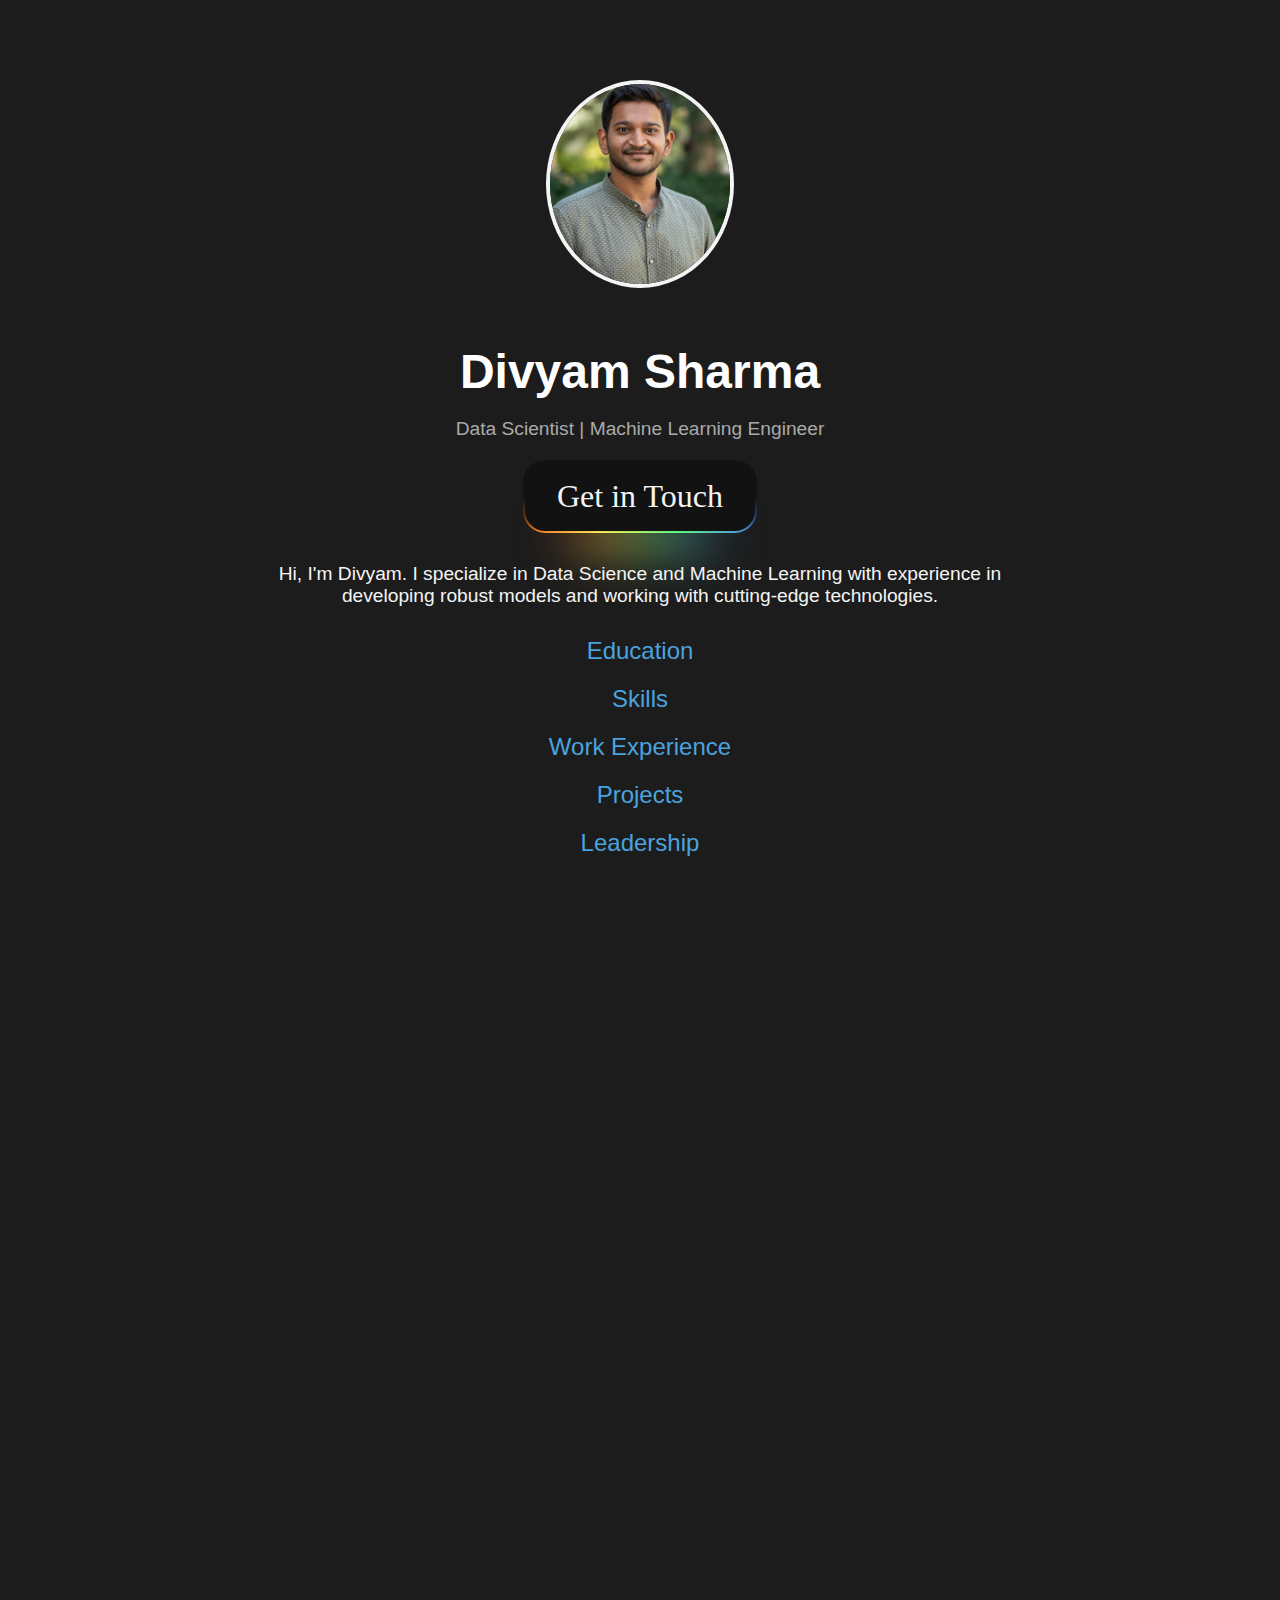
==== index.html @ eefd38b8 "Website Version 1" ====
<!DOCTYPE html>
<html lang="en">
<head>
    <meta charset="UTF-8">
    <meta name="viewport" content="width=device-width, initial-scale=1.0">
    <title>Divyam Sharma - Portfolio</title>
    <link rel="stylesheet" href="styles.css">
</head>
<body>
    <div class="container">
        <!-- Centered Initial Content -->
        <section id="intro" class="intro-section">
            <header>
                <!-- Thumbnail Image -->
                <img src="Divyam.jpg" alt="Divyam Sharma" class="thumbnail">
                <h1>Divyam Sharma</h1>
                <p class="subtitle">Data Scientist | Machine Learning Engineer</p>
            </header>
            <button>Get in Touch</button>
            <main>
                
                <section class="introduction">
                    <p>Hi, I'm Divyam. I specialize in Data Science and Machine Learning with experience in developing robust models and working with cutting-edge technologies.</p>
                </section>

                <section class="links">
                    <ul>
                        <li><a href="#education">Education</a></li>
                        <li><a href="#skills">Skills</a></li>
                        <li><a href="#experience">Work Experience</a></li>
                        <li><a href="#projects">Projects</a></li>
                        <li><a href="#leadership">Leadership</a></li>
                    </ul>
                </section>
            </main>
        </section>

        <!-- CV Sections -->
        <section id="education" class="cv-section">
            <h2>Education</h2>
            <div class="cv-item">
                <h3>University of Michigan – Ann Arbor</h3>
                <p>M.S. in Data Science (GPA: 3.826) | Aug 2023 – Dec 2024</p>
                <p>Relevant Courses: Natural Language Processing, Applied Machine Learning, Discrete Mathematics, Data Structures and Algorithms, Statistical Modeling, etc.</p>
            </div>
            <div class="cv-item">
                <h3>Birla Institute of Technology & Science, Pilani</h3>
                <p>B.E. in Electrical and Electronics Engineering, Minor in Data Science (GPA: 8.59/10) | Jul 2017 - Jun 2021</p>
                <p>Relevant Courses: Data Mining, Neural Networks and Fuzzy Logic, Probability and Statistics, Optimization, etc.</p>
            </div>
        </section>

        <section id="skills" class="cv-section">
            <h2>Skills</h2>
            <div class="cv-item">
                <h3>Libraries & Frameworks</h3>
                <p>NumPy, Pandas, PyTorch, Matplotlib, Seaborn, Scikit-learn, TensorFlow, Flask, NLTK, etc.</p>
            </div>
            <div class="cv-item">
                <h3>Tools & Technologies</h3>
                <p>Tableau, PowerBI, Hive, Hadoop, PySpark, AWS SAM, GCP, Git, Heroku, etc.</p>
            </div>
            <div class="cv-item">
                <h3>Languages</h3>
                <p>Python, R, Java, C/C++, SQL, MongoDB, HTML, CSS, PHP</p>
            </div>
        </section>

        <section id="experience" class="cv-section">
            <h2>Work Experience</h2>
            <div class="cv-item">
                <h3>Plentify, Cape Town, South Africa</h3>
                <p>Machine Learning Engineer Intern | May 2024 – Jul 2024</p>
                <p>Implemented a RAG Bot for Chat Summarization, developed XGBoost Model for Water Flow detection deployed on AWS using SAM.</p>
            </div>
            <div class="cv-item">
                <h3>Micron Technology, Hyderabad, India</h3>
                <p>Data Scientist | Jul 2021 – Jun 2023</p>
                <p>Designed predictive models, innovated feature selection algorithms, and developed CNN models for semiconductor manufacturing.</p>
            </div>
            <div class="cv-item">
                <h3>Amazon India, Bengaluru, India</h3>
                <p>Software Developer Intern | Jan 2021 – Jun 2021</p>
                <p>Automated UI tests, deployed unit tests, and reduced development effort on UI Testing.</p>
            </div>
        </section>

        <section id="projects" class="cv-section">
            <h2>Projects</h2>
            <div class="cv-item">
                <h3>Deep Learning-Based Demand Forecasting for Retail Products</h3>
                <p>Engineered an LSTM model for demand forecasting, improving forecast accuracy by 21.2%.</p>
            </div>
            <div class="cv-item">
                <h3><a href = "https://huggingface.co/DdIiVvYyAaMm/mamba-370m-story-generation">
                LLM Story Completion Tool for Creative Writing Enhancement</a></h3>
                <p>Developed an LLM-based tool for story-ending generation, finetuning a state-space model achieving significant improvements.</p>
            </div>
            <div class="cv-item">
                <h3>Innovative Prompt Engineering for Zero-shot and One-shot Learning</h3>
                <p>Optimized prompts for text generation, improving classification accuracy by up to 30%.</p>
            </div>
        </section>

        <section id="leadership" class="cv-section">
            <h2>Leadership Experience</h2>
            <div class="cv-item">
                <h3>Graduate Student Instructor – University of Michigan, Ann Arbor</h3>
                <p>Leading lab discussions for the course STATS 206 and holding office hours for doubt-solving and grading.</p>
            </div>
            <div class="cv-item">
                <h3>Internship Coordinator – Placement Unit, BITS Pilani, India</h3>
                <p>Represented as Campus SPOC, onboarded 100+ companies for internships with 23% YoY growth.</p>
            </div>
            <div class="cv-item">
                <h3>Committee Member, Pride+ Allies Global ERG, Micron Technology</h3>
                <p>Led the India chapter, initiating programs to foster diversity and inclusion in the workspace.</p>
            </div>
        </section>
    </div>
    <script src="script.js"></script>
</body>
</html>
---- styles.css ----
body {
    font-family: 'Arial', sans-serif;
    margin: 0;
    padding: 0;
    background-color: #1c1c1c;
    color: #f4f4f4;
    display: flex;
    flex-direction: column;
    align-items: center;
    overflow-y: auto;
}

.container {
    width: 100%;
    max-width: 800px;
    padding: 20px;
}

/* Center the initial content vertically and horizontally */
.intro-section {
    display: flex;
    flex-direction: column;
    justify-content: center;
    align-items: center;
    /* height: 100vh; */
    text-align: center;
    position: relative;
    padding: 60px 20px;
}


/* .intro-section {
    display: flex;
    flex-direction: column;
    justify-content: center;
    align-items: center;
    height: 100vh;
    text-align: center;
    position: relative;
    background: url('Divyam.jpg') no-repeat center center;
    background-size: 150px 150px; 
    background-blend-mode: overlay;
    background-position: center; 
    background-repeat: no-repeat;
} */

.thumbnail {
    width: 180px; /* Adjust size as needed */
    height: 200px;
    border-radius: 50%;
    margin-bottom: 20px; /* Spacing between thumbnail and name */
    object-fit: cover; /* Ensure the image fits the circle */
    border: 4px solid #f4f4f4; /* Optional: Add a border */
}


header h1 {
    font-size: 3rem;
    margin-bottom: 10px;
    color: #ffffff;
}

.subtitle {
    font-size: 1.2rem;
    color: #aaaaaa;
}

main .introduction {
    margin: 30px 0;
    font-size: 1.2rem;
}

.links ul {
    list-style: none;
    padding: 0;
}

.links ul li {
    margin: 20px 0;
}

.links ul li a {
    text-decoration: none;
    color: #4aa3df;
    font-size: 1.5rem;
    transition: color 0.3s ease;
}

.links ul li a:hover {
    color: #80c4ff;
}

/* CV Section Styling */
.cv-section {
    padding: 40px 20px;
    background-color: #282828;
    border-radius: 50px;
    color: #80c4ff;
    opacity: 0;
    transform: translateY(50px);
    transition: opacity 0.6s ease-out, transform 0.6s ease-out;
}

.cv-section.visible {
    opacity: 1;
    transform: translateY(0);
}

.cv-section h2 {
    font-size: 2rem;
    margin-bottom: 20px;
}

.cv-item {
    margin-bottom: 40px;
}

.cv-item h3 {
    font-size: 1.5rem;
    margin-bottom: 10px;
}

.cv-item p, .cv-item ul {
    font-size: 1rem;
    line-height: 1.6;
    color: #aaaaaa;
}

.cv-item ul {
    list-style-type: disc;
    padding-left: 20px;
}

.cv-section a {
    color: #FFD700; /* This is the hex code for a bright yellow */
    text-decoration: none; /* Remove underline if you want a cleaner look */
    transition: color 0.3s ease; /* Smooth transition for hover effect */
}

.cv-section a:hover {
    color: #FFC107; /* Slightly different shade of yellow on hover */
}

/* Ensure smooth scroll */
html {
    scroll-behavior: smooth;
}

@import url('https://fonts.googleapis.com/css?family=Space%20Grotesk:700|Space%20Grotesk:400');

:root {
/*  change this for scaling  */
  --m: 2rem;
  
  --red: #FF6565;
  --pink: #FF64F9;
  --purple: #6B5FFF;
  --blue: #4D8AFF;
  --green: #5BFF89;
  --yellow: #FFEE55;
  --orange: #FF6D1B;
  
}
/* body {
  background-color: #141516;
  display: flex;
  flex-direction: column;
  justify-content: center;
  align-items: center;
  height: 100vh;
  margin: 0;
} */

button {
  border: calc(0.08 * var(--m)) solid transparent;
  position: relative;
  color: #F3F3F3;
  font-family: 'Space Grotesk';
  font-size: var(--m);
  border-radius: calc(0.7 * var(--m));
  padding: calc(0.5 * var(--m)) calc(1 * var(--m));
  display: flex;
  justify-content: center;
  cursor: pointer;
  
  background:linear-gradient(#121213, #121213), linear-gradient(#121213 50%, rgba(18, 18, 19, 0.6) 80%, rgba(18, 18, 19, 0)),  linear-gradient(90deg, var(--orange), var(--yellow), var(--green), var(--blue), var(--purple), var(--pink), var(--red));
  background-origin: border-box;
  background-clip: padding-box, border-box, border-box;
  background-size: 200%;
  animation: animate 2s infinite linear;
}

button::before {
  content: '';
  background: linear-gradient(90deg, var(--orange), var(--yellow), var(--green), var(--blue), var(--purple), var(--pink), var(--red));
  height: 30%;
  width: 60%;
  position: absolute;
  bottom: -20%;
  z-index: -5;
  background-size: 200%;
  animation: animate 2s infinite linear;
  filter: blur(calc(0.8 * var(--m)));
}

button:hover, button:hover::before {
  animation: animate 0.5s infinite linear;
}

@keyframes animate {
  0% {background-position: 0}
  100% {background-position: 200%}
}

@media screen and (max-width: 1000px) {
  :root {
    --m: 2rem;
  }
}
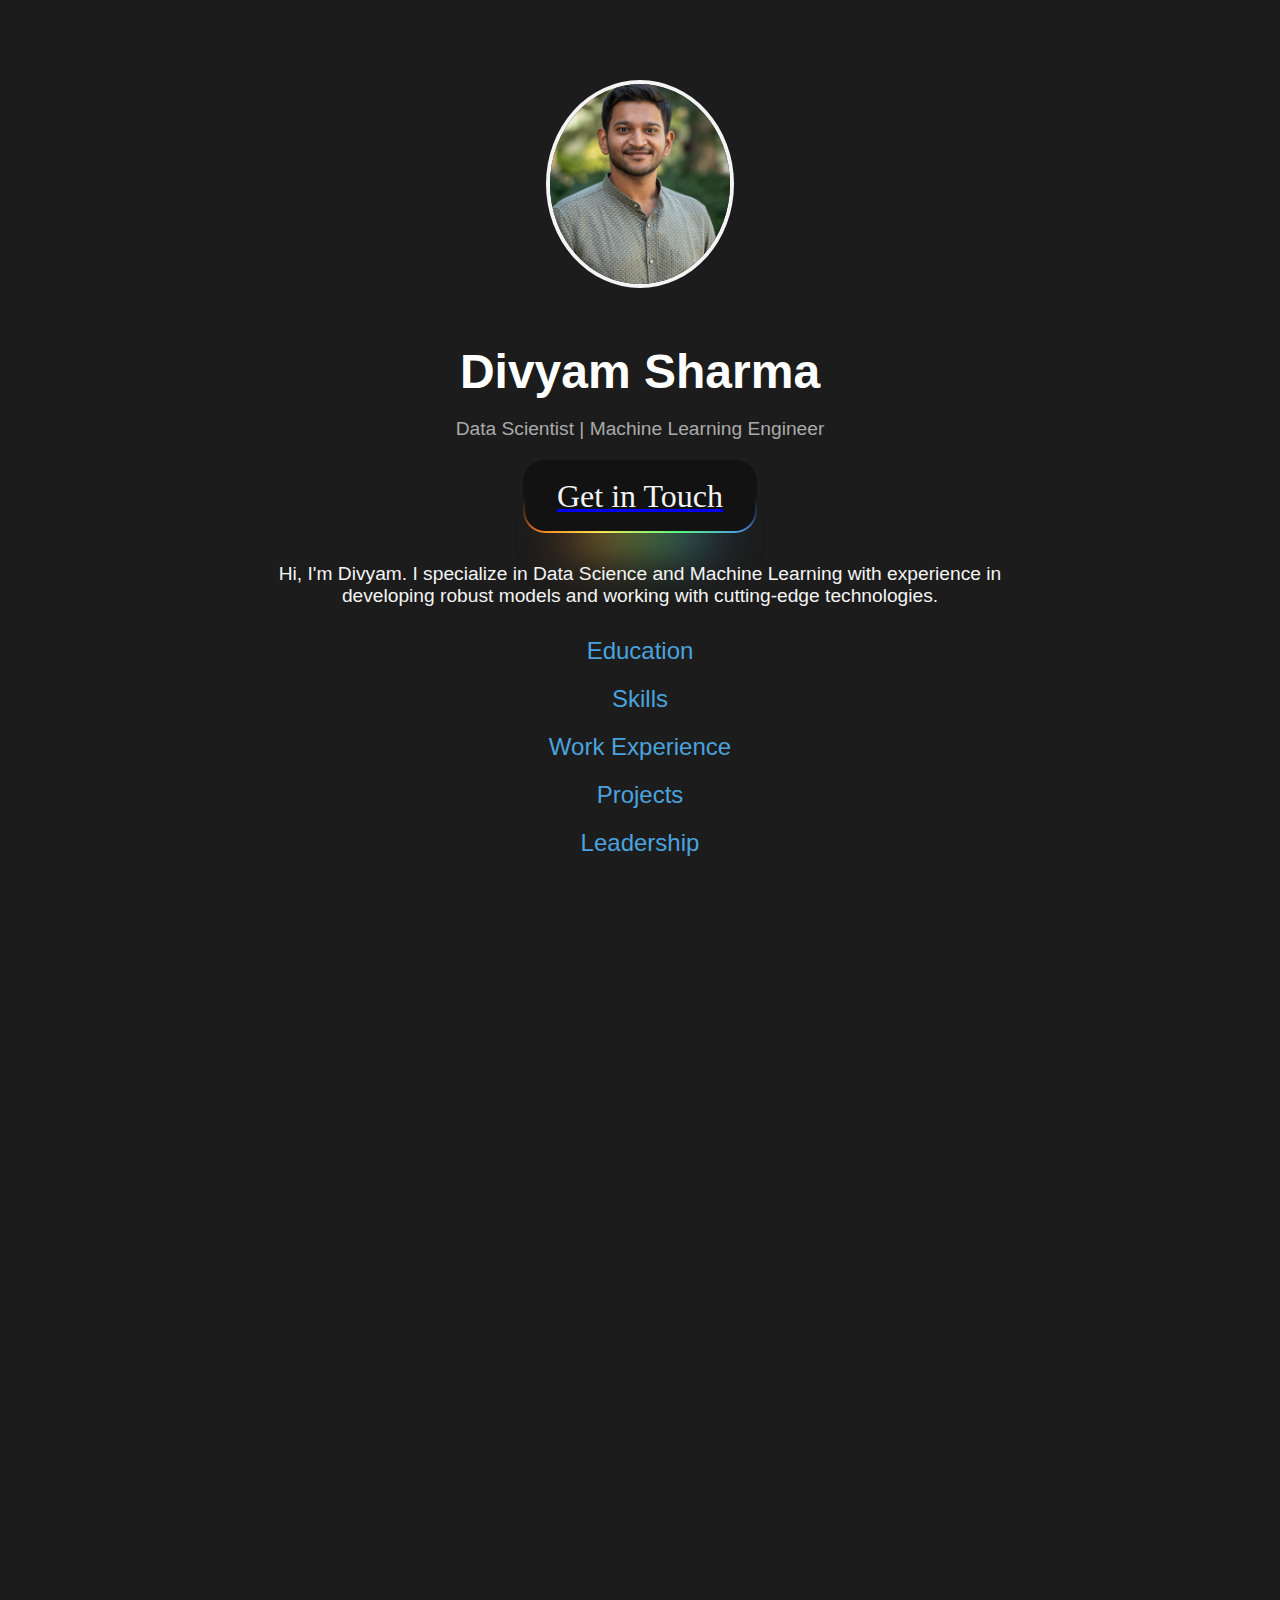
==== commit 8c81dca9: "Get in touch" ====
--- a/index.html
+++ b/index.html
@@ -16,7 +16,9 @@
                 <h1>Divyam Sharma</h1>
                 <p class="subtitle">Data Scientist | Machine Learning Engineer</p>
             </header>
-            <button>Get in Touch</button>
+            <a href="https://www.linkedin.com/in/divyamthinks/">
+                <button>Get in Touch</button>
+            </a>
             <main>
                 
                 <section class="introduction">
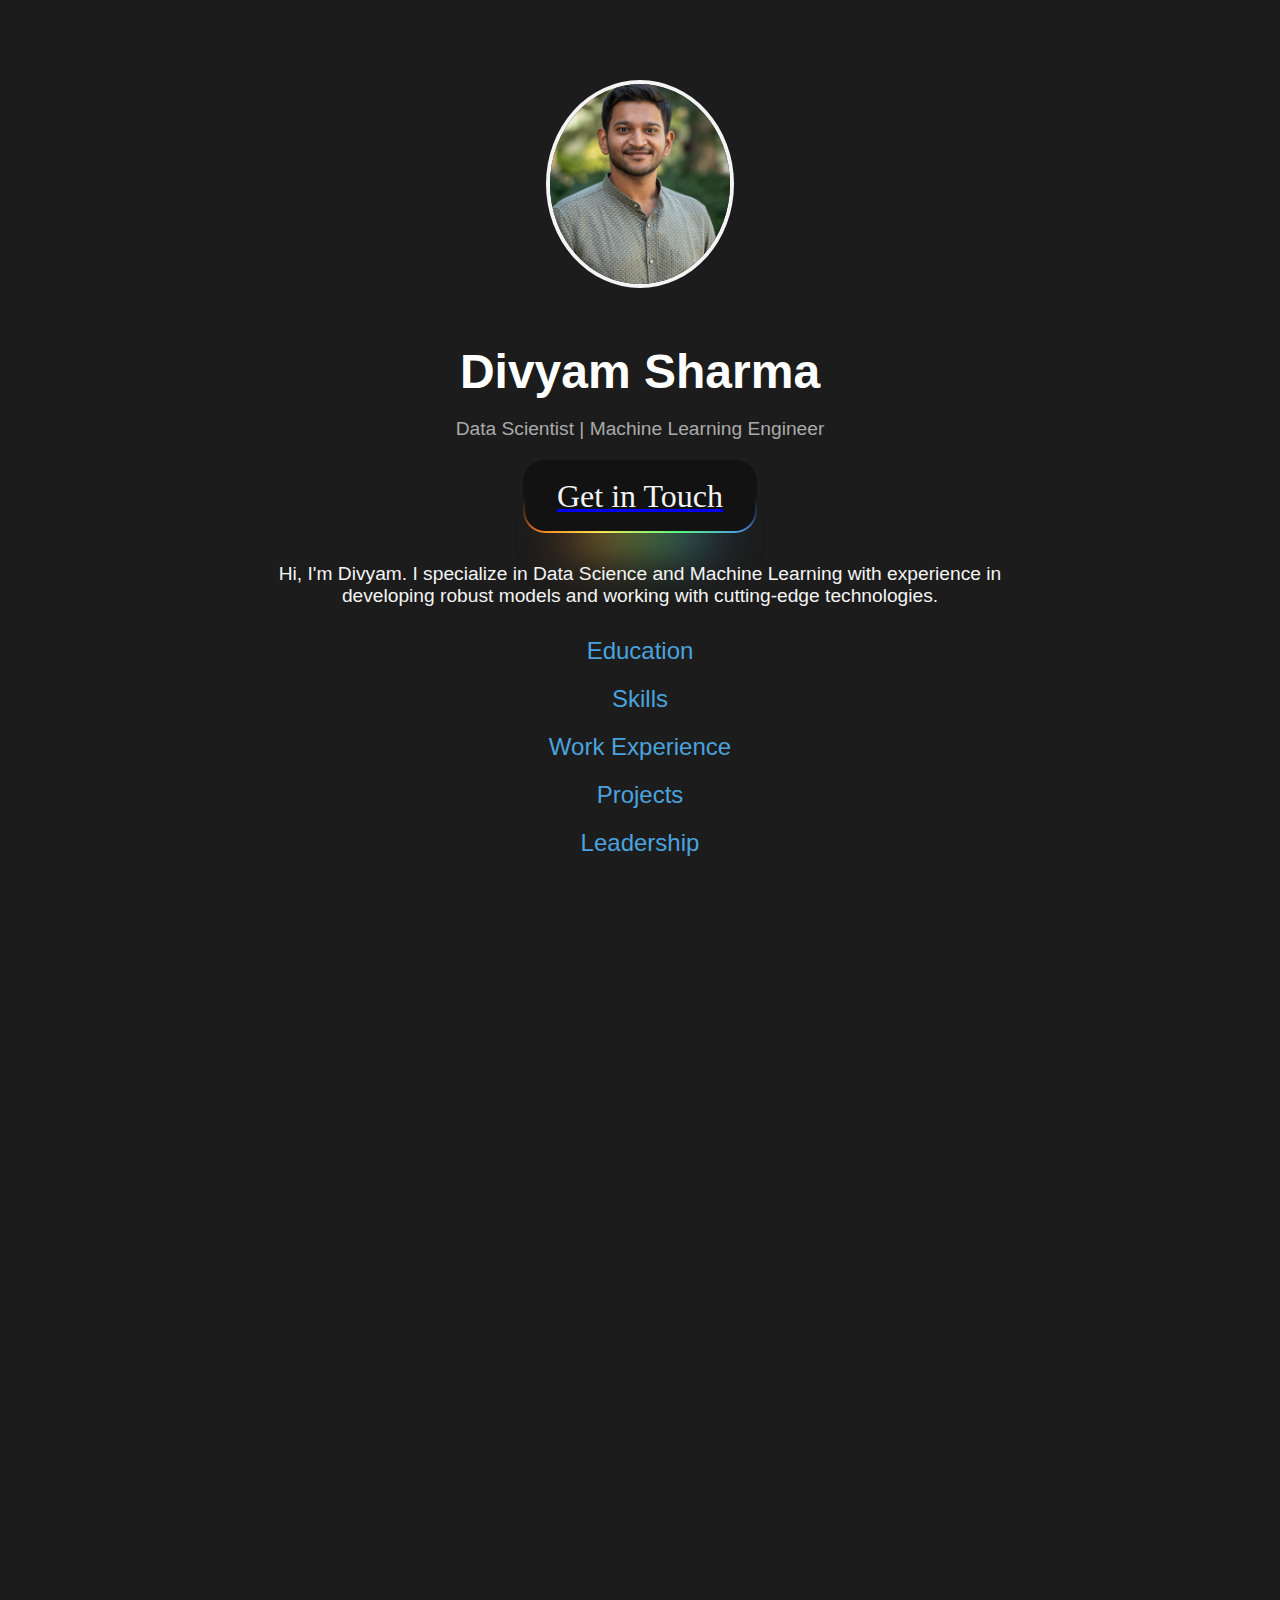
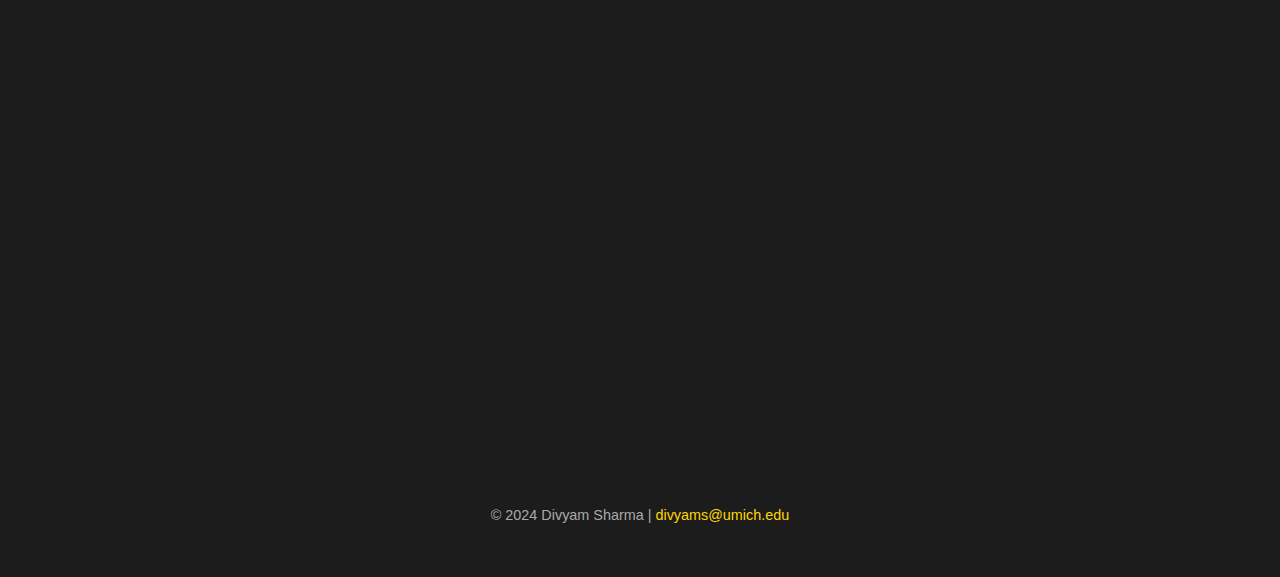
==== commit fb675b3e: "Put Email" ====
--- a/index.html
+++ b/index.html
@@ -119,6 +119,9 @@
                 <p>Led the India chapter, initiating programs to foster diversity and inclusion in the workspace.</p>
             </div>
         </section>
+        <footer>
+            <p>© 2024 Divyam Sharma | <a href="mailto:divyams@umich.edu">divyams@umich.edu</a></p>
+        </footer>        
     </div>
     <script src="script.js"></script>
 </body>
--- a/styles.css
+++ b/styles.css
@@ -140,6 +140,23 @@
 .cv-section a:hover {
     color: #FFC107; /* Slightly different shade of yellow on hover */
 }
+
+footer {
+    padding: 20px 0;
+    text-align: center;
+    color: #aaaaaa;
+    font-size: 0.9rem;
+}
+
+footer a {
+    color: #FFD700; /* Yellow color for the email link */
+    text-decoration: none;
+}
+
+footer a:hover {
+    text-decoration: underline; /* Underline on hover for better visibility */
+}
+
 
 /* Ensure smooth scroll */
 html {
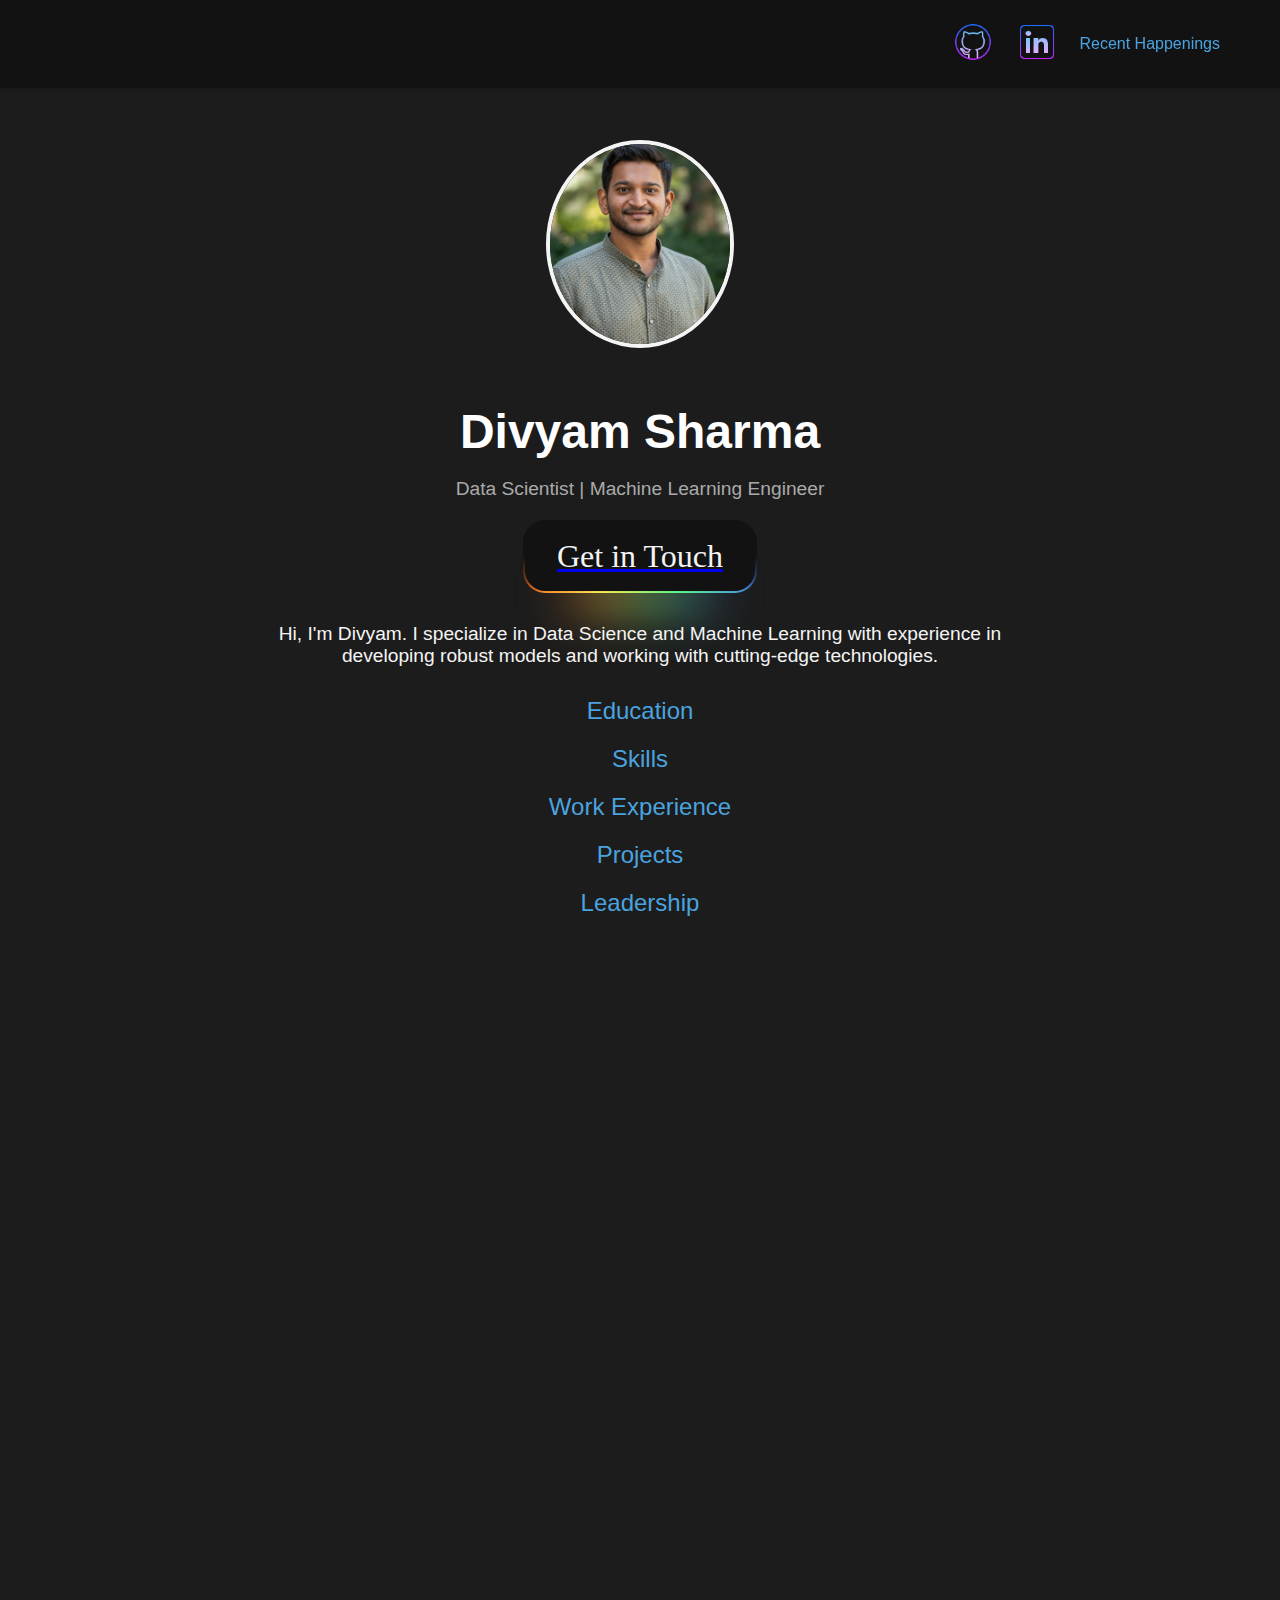
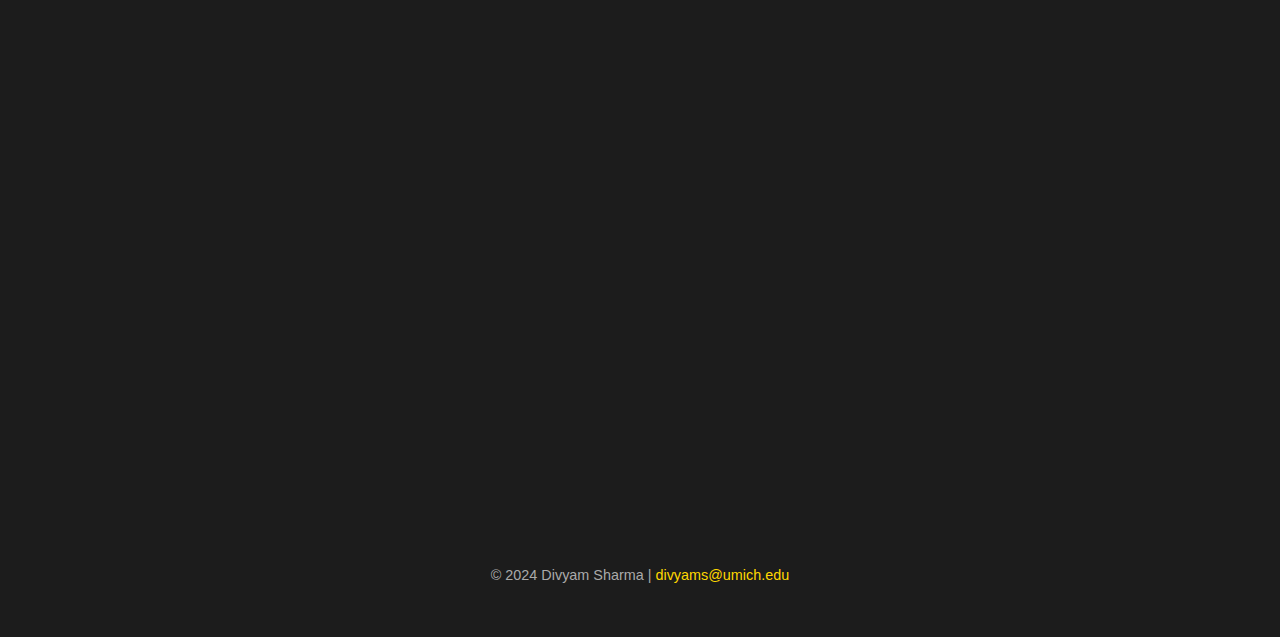
==== commit 92006b73: "Adding Header and Recent Page" ====
--- a/index.html
+++ b/index.html
@@ -8,6 +8,19 @@
 </head>
 <body>
     <div class="container">
+        <!-- Top Navigation Bar -->
+        <header class="top-header">
+            <div class="header-right">
+                <a href="https://github.com/DdIiVvYyAaMm" target="_blank" class="social-link">
+                    <img src="github.png" alt="GitHub" class="icon">
+                </a>
+                <a href="https://www.linkedin.com/in/divyamthinks/" target="_blank" class="social-link">
+                    <img src="linkedin.png" alt="LinkedIn" class="icon">
+                </a>
+                <a href="recent.html" class="recent-link">Recent Happenings</a>
+            </div>
+        </header>
+        
         <!-- Centered Initial Content -->
         <section id="intro" class="intro-section">
             <header>
@@ -20,7 +33,6 @@
                 <button>Get in Touch</button>
             </a>
             <main>
-                
                 <section class="introduction">
                     <p>Hi, I'm Divyam. I specialize in Data Science and Machine Learning with experience in developing robust models and working with cutting-edge technologies.</p>
                 </section>
@@ -36,7 +48,6 @@
                 </section>
             </main>
         </section>
-
         <!-- CV Sections -->
         <section id="education" class="cv-section">
             <h2>Education</h2>
@@ -121,7 +132,7 @@
         </section>
         <footer>
             <p>© 2024 Divyam Sharma | <a href="mailto:divyams@umich.edu">divyams@umich.edu</a></p>
-        </footer>        
+        </footer>    
     </div>
     <script src="script.js"></script>
 </body>
--- a/styles.css
+++ b/styles.css
@@ -15,6 +15,71 @@
     max-width: 800px;
     padding: 20px;
 }
+
+/* body {
+    margin: 0;
+    padding: 0;
+    font-family: 'Poppins', sans-serif;
+    background-color: #0D0D0D;
+    margin: 10%;
+  }
+  
+  .container {
+    display: flex;
+    flex-direction: column;
+    justify-content: center;
+    align-items: flex-start;
+    height: 200vh;
+  }
+  
+  .text {
+    font-size: 10vw;
+    letter-spacing: -.01em;
+    line-height: 100%;
+    margin: 0;
+    
+    width: 100%;
+    color: rgb(182, 182, 182, 0.2);
+    background: linear-gradient(to right, #b6b6b6, #b6b6b6) no-repeat;
+    -webkit-background-clip: text;
+    background-clip: text;
+    background-size: 0%;
+    transition: background-size cubic-bezier(.1,.5,.5,1) 0.5s;
+    
+  
+    border-bottom: 1px solid #2F2B28;
+    
+    display: flex;
+    flex-direction: column;
+    align-items: flex-start;
+    justify-content: center;
+    position: relative;
+  }
+  
+  span {
+    position: absolute;
+    width: 100%;
+    height: 100%;
+    background-color: #4246ce;
+    color: #0D0D0D;
+    
+    clip-path: polygon(0 50%, 100% 50%, 100% 50%, 0 50%);
+    transform-origin: center;
+    transition: all cubic-bezier(.1,.5,.5,1) 0.4s;
+    
+    display: flex;
+    flex-direction: column;
+    justify-content: center;
+  }
+  
+  .text:hover > span {
+    clip-path: polygon(0 0, 100% 0, 100% 100%, 0% 100%);
+  }
+  
+  a {
+    text-decoration: none;
+    color: inherit;
+  } */
 
 /* Center the initial content vertically and horizontally */
 .intro-section {
@@ -155,6 +220,17 @@
 
 footer a:hover {
     text-decoration: underline; /* Underline on hover for better visibility */
+}
+
+.fade-in-section {
+    opacity: 0;
+    transform: translateY(20px);
+    transition: opacity 0.6s ease-out, transform 0.6s ease-out;
+}
+
+.fade-in-section.visible {
+    opacity: 1;
+    transform: translateY(0);
 }
 
 
@@ -234,3 +310,108 @@
     --m: 2rem;
   }
 }
+
+/* New Additions for header */
+
+/* Existing styles remain unchanged */
+
+/* Add these new styles */
+
+/* Top Navigation Bar Styling */
+.top-header {
+    width: 100%;
+    display: flex;
+    justify-content: flex-end;
+    align-items: center;
+    padding: 20px 40px;
+    background-color: #121213; /* Dark background to match the theme */
+    position: fixed;
+    top: 0;
+    left: 0;
+    z-index: 1000;
+    box-shadow: 0 2px 4px rgba(0, 0, 0, 0.1);
+}
+
+.header-left {
+    display: flex;
+    justify-content: left;
+    align-items: center;
+    margin-left: auto;
+    margin-left: 100px;
+}
+
+.header-info {
+    margin-left: 15px;
+}
+
+.header-info h1 {
+    font-size: 2rem;
+    margin: 0;
+    color: #ffffff;
+}
+
+.header-info .subtitle {
+    font-size: 1rem;
+    color: #aaaaaa;
+}
+
+.header-right {
+    display: flex;
+    justify-content: right;
+    align-items: center;
+    margin-left: auto;
+    margin-right: 100px;
+}
+
+.social-link {
+    margin-left: 20px;
+}
+
+.social-link .icon {
+    width: 44px;
+    height: 44px;
+    /* filter: brightness(0) invert(1);  */ /*Makes icons white */
+    transition: transform 0.3s ease;
+}
+
+.social-link .icon:hover {
+    transform: scale(1.2);
+}
+
+.recent-link {
+    margin-left: 20px;
+    font-size: 1rem;
+    color: #4aa3df;
+    text-decoration: none;
+    transition: color 0.3s ease;
+}
+
+.recent-link:hover {
+    color: #80c4ff;
+    transform: scale(1.1);
+}
+
+/* Adjust the intro section to account for fixed header */
+.intro-section {
+    padding-top: 120px; /* Height of the fixed header plus some spacing */
+}
+
+/* Responsive Adjustments */
+@media screen and (max-width: 768px) {
+    .top-header {
+        flex-direction: column;
+        align-items: flex-start;
+        padding: 10px 20px;
+    }
+
+    .header-right {
+        margin-top: 10px;
+        justify-content: flex-end;
+    }
+
+    .social-link,
+    .recent-link {
+        margin-left: 10px;
+    }
+}
+
